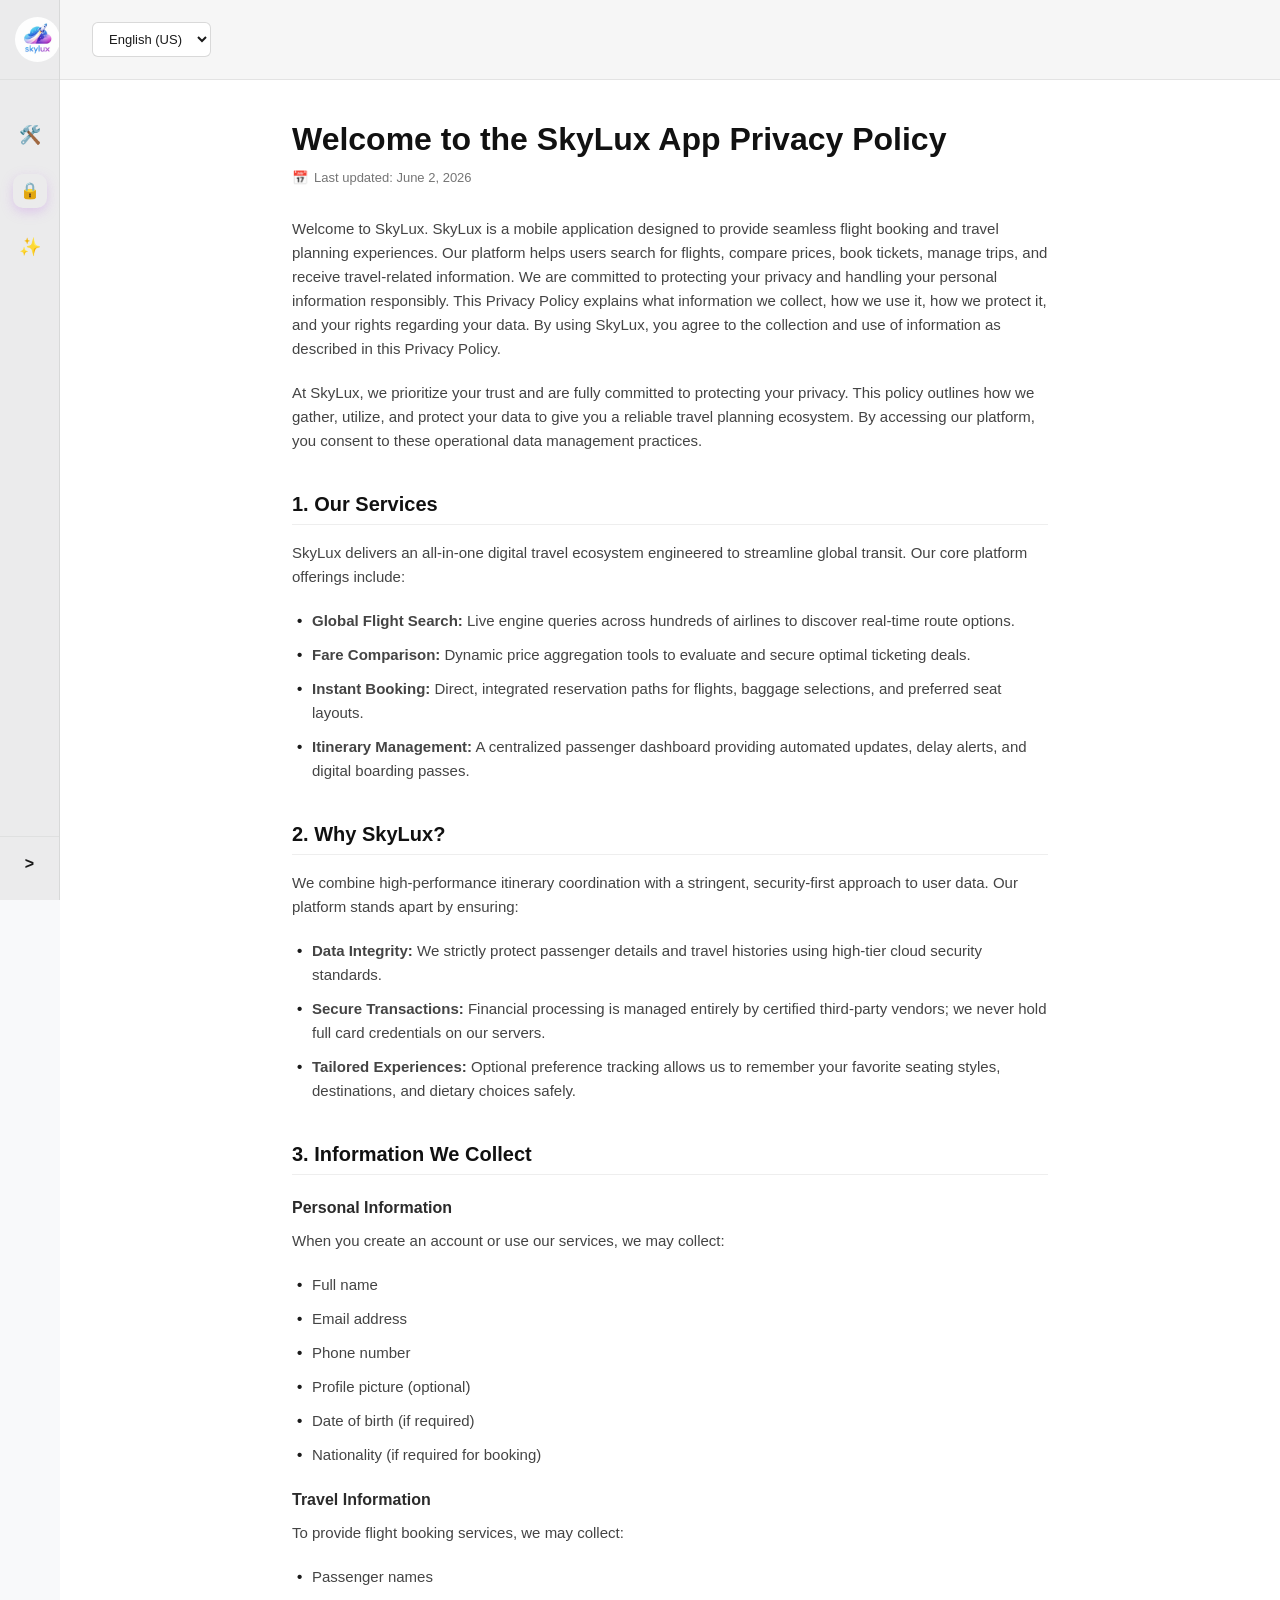
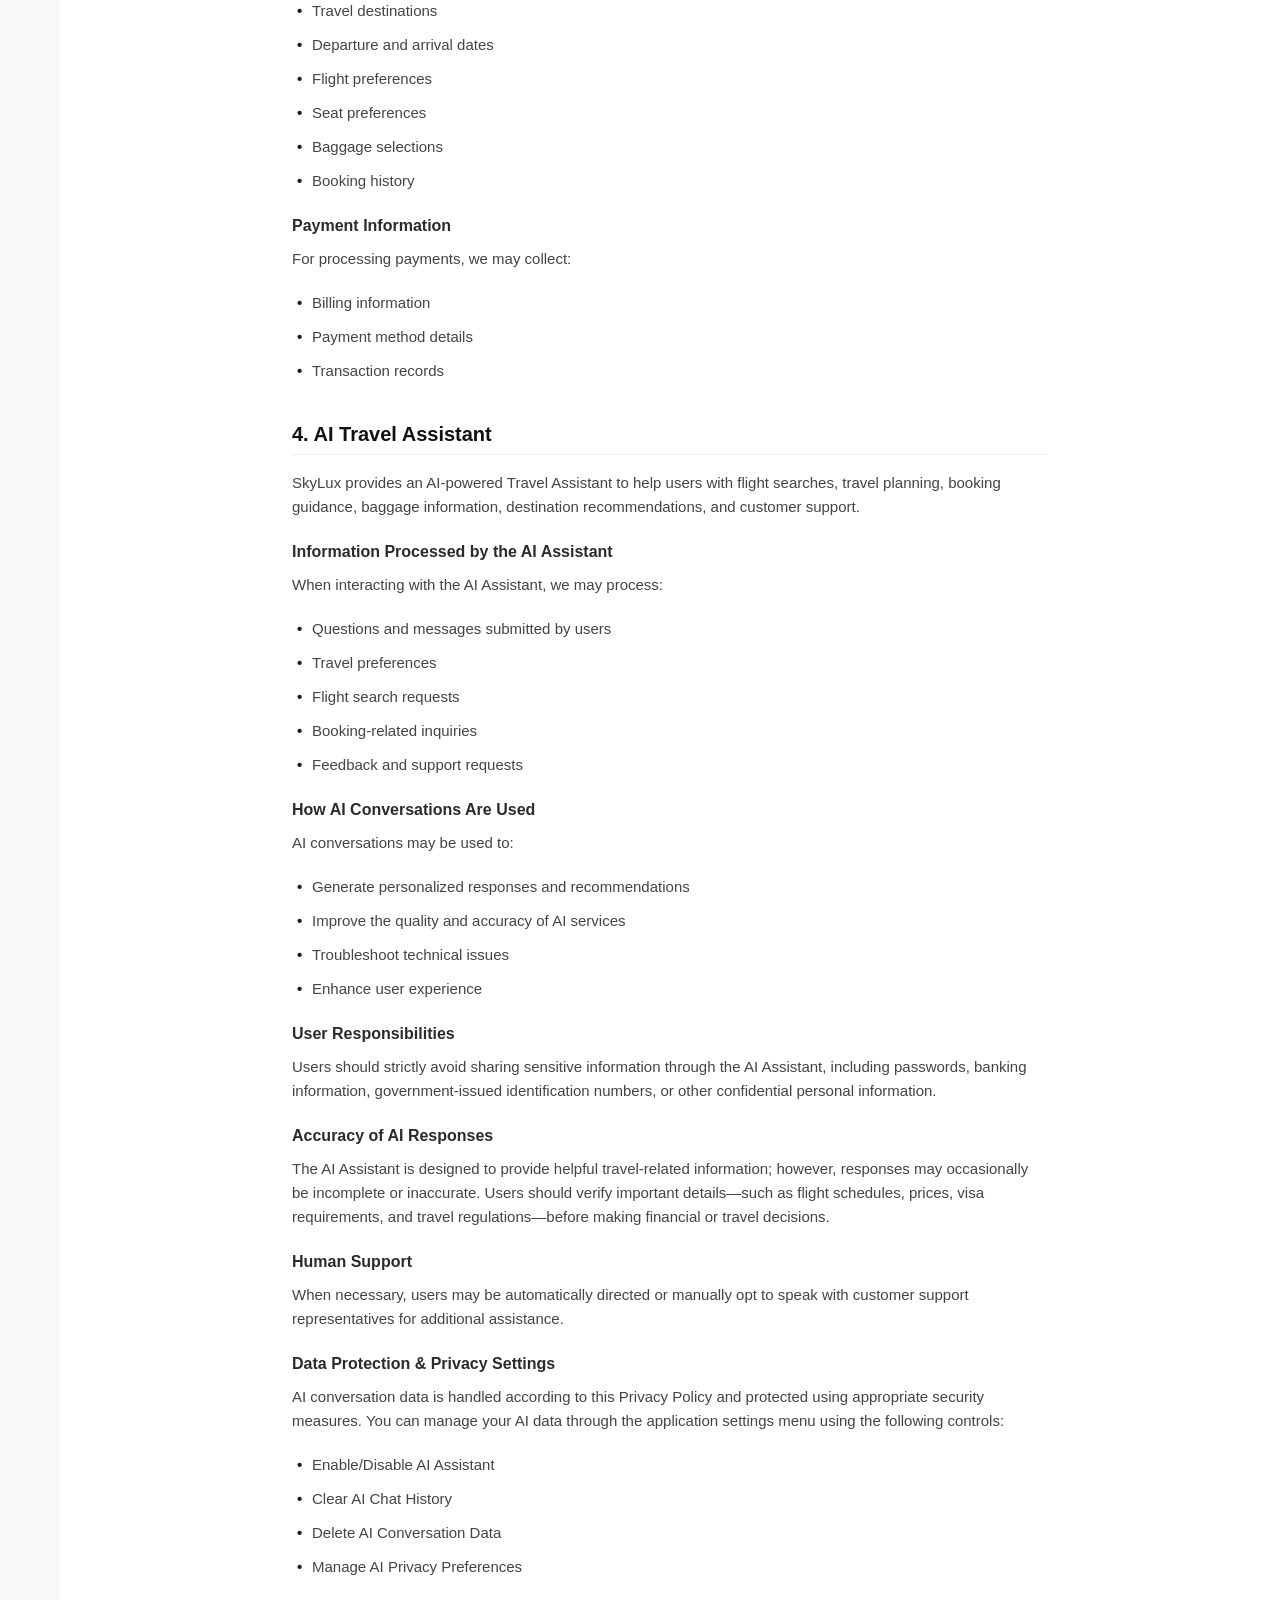
==== privacy.html @ 433d1455 "initial commit" ====
<!DOCTYPE html>
<html lang="en">
<head>
    <meta charset="UTF-8">
    <meta name="viewport" content="width=device-width, initial-scale=1.0">
    <title>SkyLuxApp.com</title>
    <link rel="stylesheet" href="style.css">
    <script src="script.js" defer></script>
</head>
<body>

<!-- Left-pinned sidebar wrapper container (Desktop Baseline Navigation Mode) -->
<div class="sidebar collapsed" id="sidebar">
    <div class="sidebar-brand">
        <div class="image">
            <img src="image/logo.png" alt="SkyLux Logo" class="logo">
        </div>
    </div>
    
    <!-- Shared navigation links list structure -->
    <ul class="list" id="desktopList">
        <li data-section="terms" onclick="navigateToSection('terms')">
            <span class="item-icon">🛠️</span>
            <span class="item-text" data-i18n="nav_terms">Terms &amp; Support</span>
        </li>
        <li class="active" data-section="privacy" onclick="navigateToSection('privacy')">
            <span class="item-icon">🔒</span>
            <span class="item-text" data-i18n="nav_privacy">Privacy Policy</span>
        </li>
        <li data-section="features" onclick="navigateToSection('features')">
            <span class="item-icon">✨</span>
            <span class="item-text" data-i18n="nav_features">Features</span>
        </li>
    </ul>

    <!-- Fixed Desktop Footer Toggle Container -->
    <div class="sidebar-footer">
        <button class="toggle-btn desktop-toggle" onclick="toggleSidebar()">&gt;</button>
    </div>
</div>

<div class="page-wrapper">
    <!-- Header Area featuring the row-aligned mobile toggle button -->
    <header class="header">
        <div class="nav-bar">
            <!-- Mobile Brand Row with horizontal button and logo alignment -->
            <div class="mobile-brand-row">
                <button class="toggle-btn mobile-toggle" onclick="toggleSidebar()">☰</button>
                <div class="mobile-image">
                    <img src="image/logo.png" alt="SkyLux Logo" class="logo">
                </div>
            </div>
            
            <select class="lang-selector" id="lang-selector">
                <option value="en">English (US)</option>
                <option value="da">Dari (Da)</option>
                <option value="pa">Pashto (Pa)</option>
            </select>
        </div>

       <ul class="mobile-dropdown-list" id="mobileDropdown">
            <li data-section="terms" onclick="navigateToSection('terms')">
                <span class="item-icon">🛠️</span>
                <span class="item-text" data-i18n="nav_terms">Terms &amp; Support</span>
            </li>
            <li class="active" data-section="privacy" onclick="navigateToSection('privacy')">
                <span class="item-icon">🔒</span>
                <span class="item-text" data-i18n="nav_privacy">Privacy Policy</span>
            </li>
            <li data-section="features" onclick="navigateToSection('features')">
                <span class="item-icon">✨</span>
                <span class="item-text" data-i18n="nav_features">Features</span>
            </li>
        </ul>
    </header>

    <!-- Document Content Body -->
    <main class="content-body">
        <h1 class="main-title" data-i18n="main_title">Welcome to the SkyLux App Privacy Policy</h1>
        <div class="meta-text">
            <span>📅</span> <span data-i18n="meta_date">Last updated: June 2, 2026</span>
        </div>
        
        <p class="policy-text" data-i18n="intro_p1">Welcome to SkyLux. SkyLux is a mobile application designed to provide seamless flight booking and travel planning experiences. Our platform helps users search for flights, compare prices, book tickets, manage trips, and receive travel-related information. We are committed to protecting your privacy and handling your personal information responsibly. This Privacy Policy explains what information we collect, how we use it, how we protect it, and your rights regarding your data. By using SkyLux, you agree to the collection and use of information as described in this Privacy Policy.</p>

        <p class="policy-text" data-i18n="intro_p2">
            At SkyLux, we prioritize your trust and are fully committed to protecting your privacy. This policy outlines how we gather, utilize, and protect your data to give you a reliable travel planning ecosystem. By accessing our platform, you consent to these operational data management practices.
        </p>

        <h3 data-i18n="sec1_title">1. Our Services</h3>
        <p class="policy-text" data-i18n="sec1_p">
            SkyLux delivers an all-in-one digital travel ecosystem engineered to streamline global transit. Our core platform offerings include:
        </p>
        <ul>
            <li data-i18n="sec1_li1"><strong>Global Flight Search:</strong> Live engine queries across hundreds of airlines to discover real-time route options.</li>
            <li data-i18n="sec1_li2"><strong>Fare Comparison:</strong> Dynamic price aggregation tools to evaluate and secure optimal ticketing deals.</li>
            <li data-i18n="sec1_li3"><strong>Instant Booking:</strong> Direct, integrated reservation paths for flights, baggage selections, and preferred seat layouts.</li>
            <li data-i18n="sec1_li4"><strong>Itinerary Management:</strong> A centralized passenger dashboard providing automated updates, delay alerts, and digital boarding passes.</li>
        </ul>

        <h3 data-i18n="sec2_title">2. Why SkyLux?</h3>
        <p class="policy-text" data-i18n="sec2_p">
            We combine high-performance itinerary coordination with a stringent, security-first approach to user data. Our platform stands apart by ensuring:
        </p>
        <ul>
            <li data-i18n="sec2_li1"><strong>Data Integrity:</strong> We strictly protect passenger details and travel histories using high-tier cloud security standards.</li>
            <li data-i18n="sec2_li2"><strong>Secure Transactions:</strong> Financial processing is managed entirely by certified third-party vendors; we never hold full card credentials on our servers.</li>
            <li data-i18n="sec2_li3"><strong>Tailored Experiences:</strong> Optional preference tracking allows us to remember your favorite seating styles, destinations, and dietary choices safely.</li>
        </ul>

        <h3 data-i18n="sec3_title">3. Information We Collect</h3>
        
        <h4 data-i18n="sec3_h4_1">Personal Information</h4>
        <p class="policy-text" data-i18n="sec3_p1">When you create an account or use our services, we may collect:</p>
        <ul>
            <li data-i18n="sec3_li1_1">Full name</li>
            <li data-i18n="sec3_li1_2">Email address</li>
            <li data-i18n="sec3_li1_3">Phone number</li>
            <li data-i18n="sec3_li1_4">Profile picture (optional)</li>
            <li data-i18n="sec3_li1_5">Date of birth (if required)</li>
            <li data-i18n="sec3_li1_6">Nationality (if required for booking)</li>
        </ul>

        <h4 data-i18n="sec3_h4_2">Travel Information</h4>
        <p class="policy-text" data-i18n="sec3_p2">To provide flight booking services, we may collect:</p>
        <ul>
            <li data-i18n="sec3_li2_1">Passenger names</li>
            <li data-i18n="sec3_li2_2">Travel destinations</li>
            <li data-i18n="sec3_li2_3">Departure and arrival dates</li>
            <li data-i18n="sec3_li2_4">Flight preferences</li>
            <li data-i18n="sec3_li2_5">Seat preferences</li>
            <li data-i18n="sec3_li2_6">Baggage selections</li>
            <li data-i18n="sec3_li2_7">Booking history</li>
        </ul>

        <h4 data-i18n="sec3_h4_3">Payment Information</h4>
        <p class="policy-text" data-i18n="sec3_p3">For processing payments, we may collect:</p>
        <ul>
            <li data-i18n="sec3_li3_1">Billing information</li>
            <li data-i18n="sec3_li3_2">Payment method details</li>
            <li data-i18n="sec3_li3_3">Transaction records</li>
        </ul>

        <h3 data-i18n="sec4_title">4. AI Travel Assistant</h3>
        <p class="policy-text" data-i18n="sec4_p1">
            SkyLux provides an AI-powered Travel Assistant to help users with flight searches, travel planning, booking guidance, baggage information, destination recommendations, and customer support.
        </p>

        <h4 data-i18n="sec4_h4_1">Information Processed by the AI Assistant</h4>
        <p class="policy-text" data-i18n="sec4_p2">When interacting with the AI Assistant, we may process:</p>
        <ul>
            <li data-i18n="sec4_li1_1">Questions and messages submitted by users</li>
            <li data-i18n="sec4_li1_2">Travel preferences</li>
            <li data-i18n="sec4_li1_3">Flight search requests</li>
            <li data-i18n="sec4_li1_4">Booking-related inquiries</li>
            <li data-i18n="sec4_li1_5">Feedback and support requests</li>
        </ul>

        <h4 data-i18n="sec4_h4_2">How AI Conversations Are Used</h4>
        <p class="policy-text" data-i18n="sec4_p3">AI conversations may be used to:</p>
        <ul>
            <li data-i18n="sec4_li2_1">Generate personalized responses and recommendations</li>
            <li data-i18n="sec4_li2_2">Improve the quality and accuracy of AI services</li>
            <li data-i18n="sec4_li2_3">Troubleshoot technical issues</li>
            <li data-i18n="sec4_li2_4">Enhance user experience</li>
        </ul>

        <h4 data-i18n="sec4_h4_3">User Responsibilities</h4>
        <p class="policy-text" data-i18n="sec4_p4">
            Users should strictly avoid sharing sensitive information through the AI Assistant, including passwords, banking information, government-issued identification numbers, or other confidential personal information.
        </p>

        <h4 data-i18n="sec4_h4_4">Accuracy of AI Responses</h4>
        <p class="policy-text" data-i18n="sec4_p5">
            The AI Assistant is designed to provide helpful travel-related information; however, responses may occasionally be incomplete or inaccurate. Users should verify important details—such as flight schedules, prices, visa requirements, and travel regulations—before making financial or travel decisions.
        </p>

        <h4 data-i18n="sec4_h4_5">Human Support</h4>
        <p class="policy-text" data-i18n="sec4_p6">
            When necessary, users may be automatically directed or manually opt to speak with customer support representatives for additional assistance.
        </p>

        <h4 data-i18n="sec4_h4_6">Data Protection &amp; Privacy Settings</h4>
        <p class="policy-text" data-i18n="sec4_p7">
            AI conversation data is handled according to this Privacy Policy and protected using appropriate security measures. You can manage your AI data through the application settings menu using the following controls:
        </p>
        <ul>
            <li data-i18n="sec4_li3_1">Enable/Disable AI Assistant</li>
            <li data-i18n="sec4_li3_2">Clear AI Chat History</li>
            <li data-i18n="sec4_li3_3">Delete AI Conversation Data</li>
            <li data-i18n="sec4_li3_4">Manage AI Privacy Preferences</li>
        </ul>
    </main>
</div>
</body>
</html>
---- style.css ----
* {
    box-sizing: border-box;
    margin: 0;
    padding: 0;
    font-family: -apple-system, BlinkMacSystemFont, "Segoe UI", Roboto, Helvetica, Arial, sans-serif;
}

body {
    background-color: #f8f9fa;
    color: #1a1a1a;
    min-height: 100vh;
}
       
/* ----------- Sidebar Base (Desktop Navigation Track Setup) ----------------*/
.sidebar {
    position: fixed;
    left: 0;
    top: 0;
    width: 250px;
    height: 100vh;
    background-color: rgba(194, 193, 193, 0.25);
    transition: width 0.3s cubic-bezier(0.4, 0, 0.2, 1);
    overflow: hidden;
    z-index: 20;
    border-right: 1px solid rgba(0, 0, 0, 0.08);
    display: flex;
    flex-direction: column;
}

.sidebar.collapsed {
    width: 60px;
}

.sidebar-brand {
    display: flex;
    align-items: center;
    justify-content: flex-start;
    height: 5rem;
    padding: 0 15px;
    border-bottom: 1px solid rgba(0, 0, 0, 0.05);
    width: 100%;
}

.sidebar-brand .image {
    height: 45px;
    width: 45px; 
    border-radius: 50%;
    overflow: hidden;
    flex-shrink: 0;
}

.sidebar-brand .image .logo {
    height: 100%;
    width: 100%;
    object-fit: cover;
}

.sidebar .list {
    list-style: none;
    width: 100%;
    padding: 0 10px;
    margin-top: 2rem;
}
    
.sidebar .list li {
    display: flex;
    align-items: center;
    padding: 12px 12px;
    margin-bottom: 4px;
    background-color: transparent;
    color: #1a1a1a;
    cursor: pointer;
    transition: padding 0.3s ease;
}

/* for active li */
.sidebar .list li.active .item-text,
.mobile-dropdown-list li.active .item-text {
    font-weight: 700;
    background: linear-gradient(135deg, #4A47CC, #C480E2);
    -webkit-background-clip: text;
    -webkit-text-fill-color: transparent;
    background-clip: text;
    display: inline-block; 
}

/* for active icon  */
.sidebar .list li.active .item-icon,
.mobile-dropdown-list li.active .item-icon {
    display: inline-flex;
    align-items: center;
    justify-content: center;
    box-shadow: 0 4px 12px rgba(196, 128, 226, 0.35); 
    width: 34px;
    height: 34px;
    border-radius: 10px; 
    margin: 0;
    line-height: 1;
    font-size: 16px;
}

.sidebar .list li .item-icon {
    display: inline-block; 
    font-size: 18px;
    width: 25px;
    text-align: center;
    flex-shrink: 0;
}

.sidebar .list li .item-text {
    display: inline-block;
    font-size: 14px;
    font-weight: 500;
    white-space: nowrap;
    margin-left: 10px;
}

/* Desktop Collapsed Sidebar State Modifiers */
.sidebar.collapsed .list li .item-text {
    display: none; 
}

.sidebar.collapsed .list li {
    justify-content: center; 
    padding: 12px 0;
}

.sidebar-footer {
    margin-top: auto; 
    width: 100%;
    height: 4rem;
    display: flex;
    align-items: center;
    justify-content: center; 
    border-top: 1px solid rgba(0, 0, 0, 0.05);
    padding: 0 15px 10px 15px;
}

.toggle-btn {
    border: none;
    background-color: transparent;
    color: #1a1a1a;
    cursor: pointer;
    font-weight: bold;
    display: flex;
    align-items: center;
    justify-content: center;
}

.sidebar-footer .desktop-toggle {
    width: 35px;
    height: 35px;
    font-size: 16px;
}

/* Hide mobile structures on larger desktop viewports */
.mobile-toggle, .mobile-brand-row, .mobile-dropdown-list {
    display: none !important;
}

/* ----------- Fluid Page Layout Adjustments ----------------*/
.page-wrapper {
    margin-left: 250px;
    width: calc(100% - 250px);
    background: #ffffff;
    min-height: 100vh;
    display: flex;
    flex-direction: column;
    transition: margin-left 0.3s cubic-bezier(0.4, 0, 0.2, 1), width 0.3s cubic-bezier(0.4, 0, 0.2, 1);
}       

.sidebar.collapsed ~ .page-wrapper {
    width: calc(100% - 60px);
    margin-left: 60px;
}

.header {
    position: relative; /* Acts as anchor container boundary for absolute dropdown list */
    width: 100%;
    height: 5rem;
    background-color: rgba(194, 193, 193, 0.15);
    border-bottom: 1px solid rgba(0, 0, 0, 0.08);
    padding: 0 2rem;
    z-index: 30; /* Places header above content layer */
}

.header .nav-bar {
    display: flex;
    justify-content: space-between;
    align-items: center;
    height: 100%;
}

.lang-selector {
    background-color: #ffffff;
    color: #1a1a1a;
    padding: 8px 12px;
    font-size: 13px;
    font-weight: 500;
    border: 1px solid rgba(0, 0, 0, 0.15);
    border-radius: 6px;
    outline: none;
    cursor: pointer;
}

.content-body {
    flex: 1;
    padding: 40px 10%;
    max-width: 1000px;
    width: 100%;
    margin: 0 auto;
}

.main-title {
    font-size: 32px;
    font-weight: 800;
    color: #111111;
    margin-bottom: 12px;
    line-height: 1.2;
}

.meta-text {
    font-size: 13px;
    color: #757575;
    display: flex;
    align-items: center;
    gap: 6px;
    margin-bottom: 32px;
}

.policy-text {
    font-size: 15px;
    line-height: 1.6;
    color: #444444;
    margin-bottom: 20px;
}

h3 {
    font-size: 20px;
    font-weight: 700;
    color: #111111;
    margin-top: 40px;
    margin-bottom: 16px;
    border-bottom: 1px solid #eeeeee;
    padding-bottom: 8px;
}

h4 {
    font-size: 16px;
    font-weight: 600;
    color: #2b2b2b;
    margin-top: 24px;
    margin-bottom: 12px;
}

.content-body ul {
    margin-bottom: 24px;
    list-style-type: none;
}

.content-body ul li {
    position: relative;
    padding-left: 20px;
    margin-bottom: 10px;
    font-size: 15px;
    color: #444444;
    line-height: 1.6;
}

.content-body ul li::before {
    content: "•";
    color: #1a1a1a;
    font-weight: bold;
    position: absolute;
    left: 5px;
}

/* -----------------------------------------------------------------
   Mobile Layout Adjustments (Vertical Header Dropdown Mode)
   ----------------------------------------------------------------- */
@media (max-width: 768px) {
    /* Expose mobile row components inside the top navigation bar */
    .mobile-brand-row {
        display: flex !important;
        align-items: center;
        gap: 12px;
    }

    .mobile-toggle {
        display: flex !important;
        font-size: 24px;
        width: 35px;
        height: 35px;
        z-index: 41;
    }
    
    .mobile-image {
        height: 40px;
        width: 40px;
        border-radius: 50%;
        overflow: hidden;
    }

    .mobile-image .logo {
        height: 100%;
        width: 100%;
        object-fit: cover;
    }

    /* Hide desktop sidebar on mobile layout screens */
    .sidebar {
        display: none !important;
    }

    /* Vertical drop menu blocks styling properties */
    .mobile-dropdown-list {
        width: 240px;
        height: 100vh;
        display: flex !important;
        flex-direction: column;
        list-style: none;
        position: absolute;
        top: 4rem;
        left: 0rem;
        background-color: #ffffff;
        border-bottom: 1px solid rgba(0, 0, 0, 0.08);
        box-shadow: 0 8px 16px rgba(0, 0, 0, 0.06);
        padding: 10px 20px;
        
        /* Smooth fade slide transitions tracking execution values */
        opacity: 0;
        visibility: hidden;
        transform: translateX(-15px);
        transition: transform 0.25s ease, opacity 0.25s ease, visibility 0.25s ease;
        z-index: 25;
    }

    /* Unfurl display values when toggled open */
    .mobile-dropdown-list.mobile-open {
        opacity: 1;
        visibility: visible;
        transform: translateY(0);
    }

    .mobile-dropdown-list li {
        width: 100%;
        display: flex;
        align-items: center;
        padding: 14px 10px;
        border-bottom: 1px solid rgba(0, 0, 0, 0.03);
        cursor: pointer;
    }

    .mobile-dropdown-list li:last-child {
        border-bottom: none;
    }

    .mobile-dropdown-list li .item-text {
        font-size: 15px;
        font-weight: 500;
        margin-left: 10px;
    }

    .mobile-dropdown-list li .item-icon {
        font-size: 18px;
    }

    /* Stretch text parameters full width */
    .page-wrapper {
        margin-left: 0 !important;
        width: 100% !important;
    }
    
    .content-body {
        padding: 30px 20px;
    }
    
    .header {
        padding: 0 1rem;
    }
}
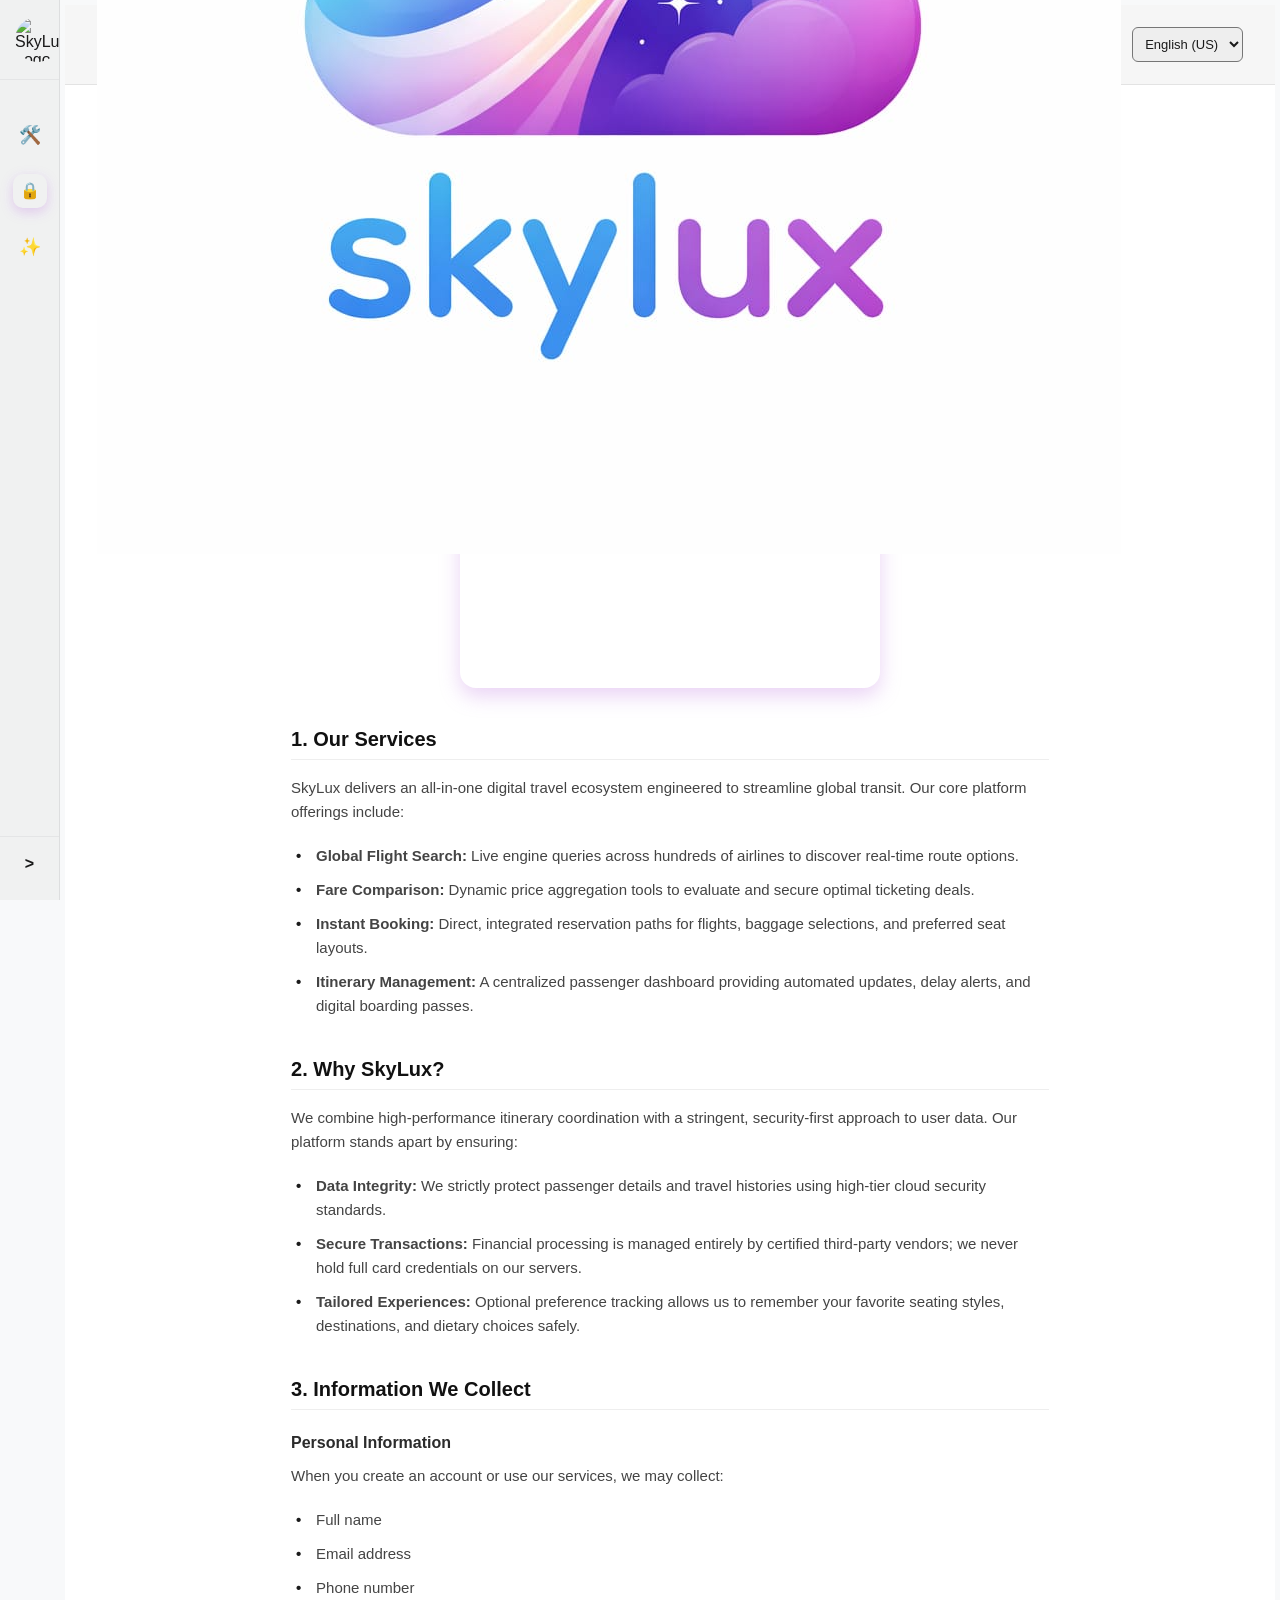
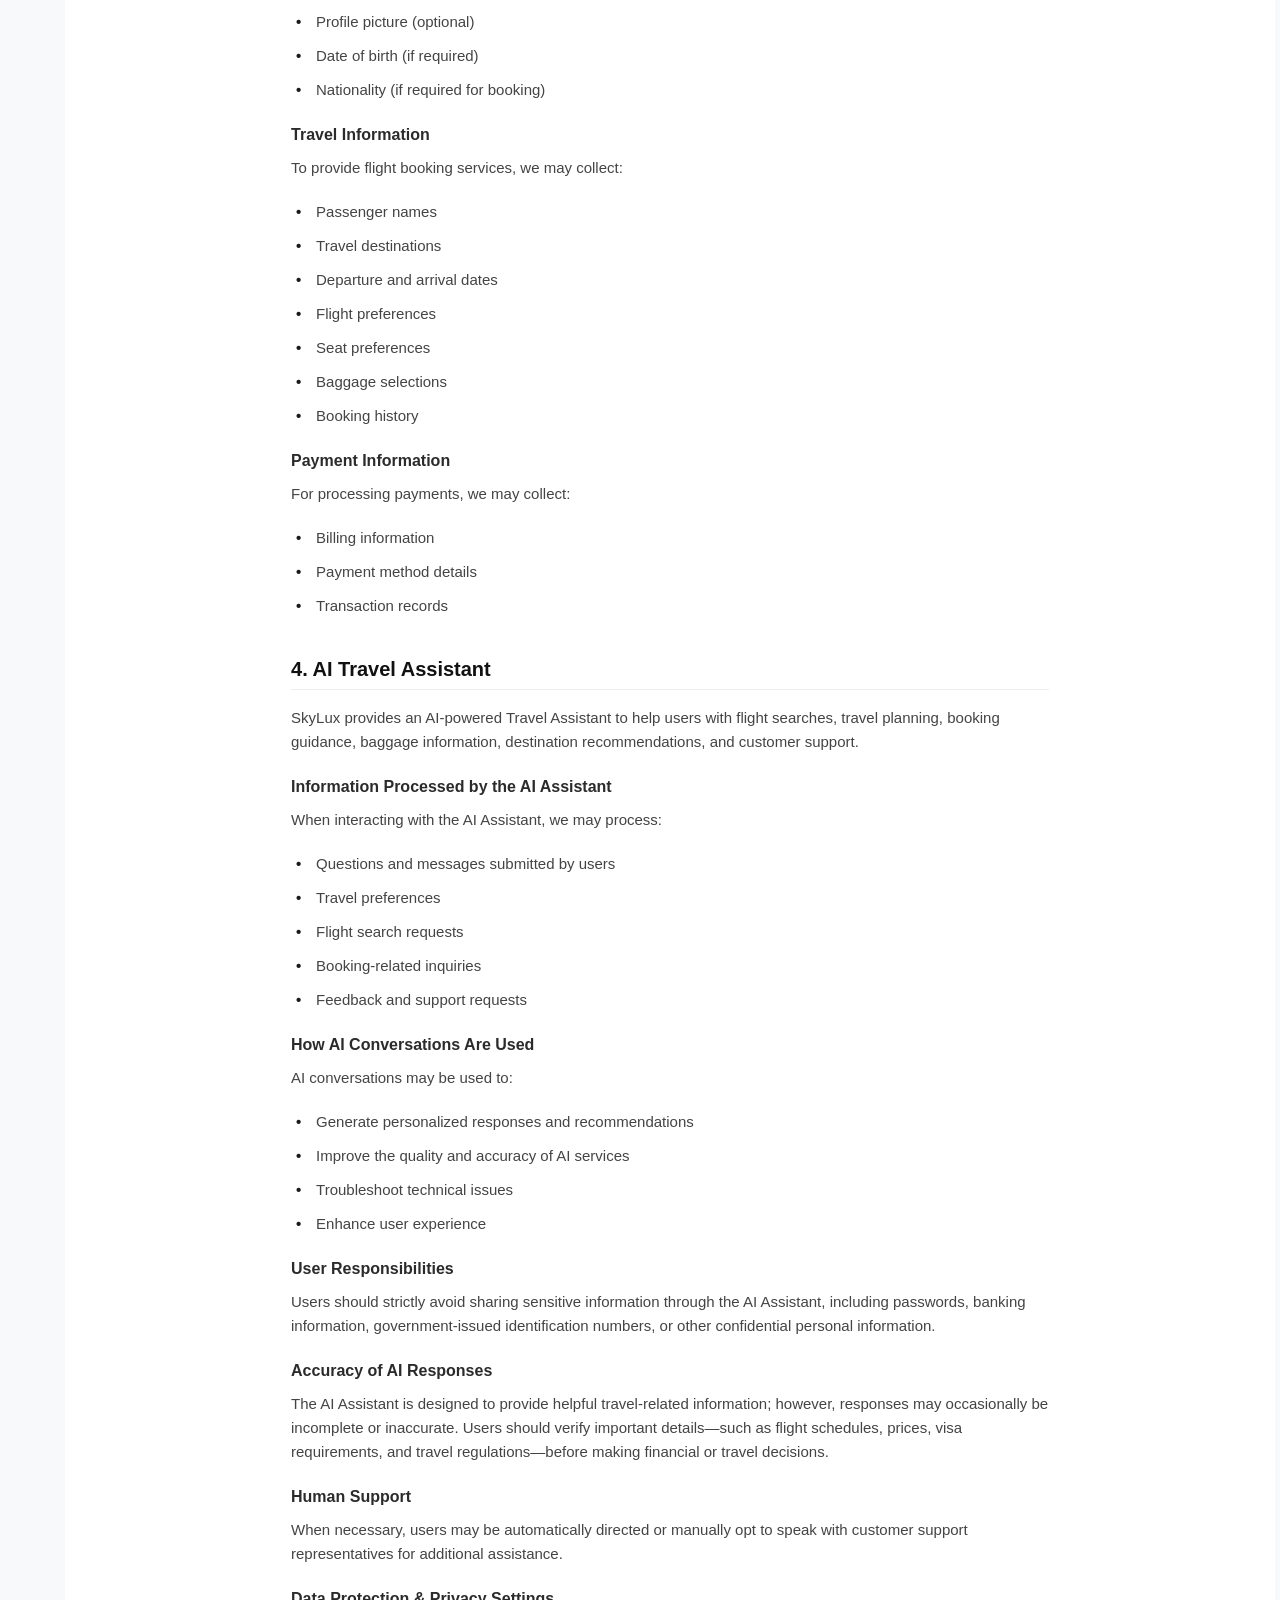
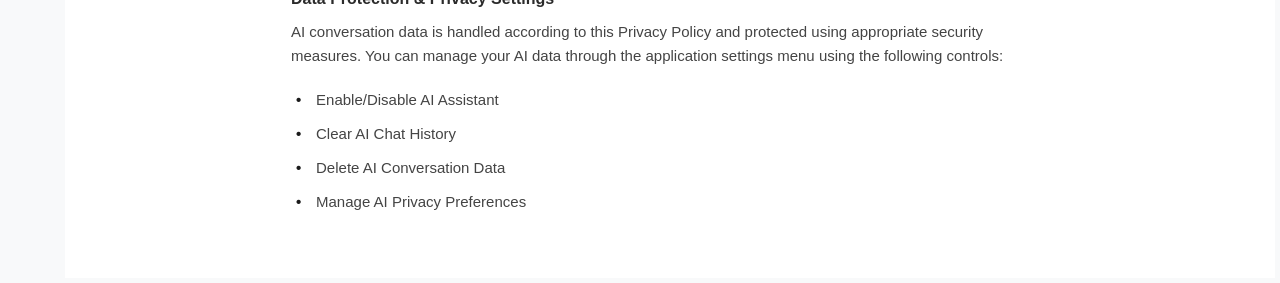
==== commit 3c39521f: "update page wrapper" ====
--- a/privacy.html
+++ b/privacy.html
@@ -47,14 +47,14 @@
             <div class="mobile-brand-row">
                 <button class="toggle-btn mobile-toggle" onclick="toggleSidebar()">☰</button>
                 <div class="mobile-image">
-                    <img src="image/logo.png" alt="SkyLux Logo" class="logo">
+                    <img src="assets/logo.png" alt="SkyLux Logo" class="logo">
                 </div>
             </div>
-            
             <select class="lang-selector" id="lang-selector">
                 <option value="en">English (US)</option>
                 <option value="da">Dari (Da)</option>
                 <option value="pa">Pashto (Pa)</option>
+                🌐
             </select>
         </div>
 
@@ -76,9 +76,9 @@
 
     <!-- Document Content Body -->
     <main class="content-body">
-        <h1 class="main-title" data-i18n="main_title">Welcome to the SkyLux App Privacy Policy</h1>
+        <h1 class="main-title" data-i18n="main_title">Welcome to SkyLux App Policy</h1>
         <div class="meta-text">
-            <span>📅</span> <span data-i18n="meta_date">Last updated: June 2, 2026</span>
+            <span>📅</span> <span data-i18n="meta_date">Last updated: June, 2026</span>
         </div>
         
         <p class="policy-text" data-i18n="intro_p1">Welcome to SkyLux. SkyLux is a mobile application designed to provide seamless flight booking and travel planning experiences. Our platform helps users search for flights, compare prices, book tickets, manage trips, and receive travel-related information. We are committed to protecting your privacy and handling your personal information responsibly. This Privacy Policy explains what information we collect, how we use it, how we protect it, and your rights regarding your data. By using SkyLux, you agree to the collection and use of information as described in this Privacy Policy.</p>
@@ -86,6 +86,10 @@
         <p class="policy-text" data-i18n="intro_p2">
             At SkyLux, we prioritize your trust and are fully committed to protecting your privacy. This policy outlines how we gather, utilize, and protect your data to give you a reliable travel planning ecosystem. By accessing our platform, you consent to these operational data management practices.
         </p>
+        <!-- intro video -->
+        <div class="video">
+            <video src="assets/skylux_intro.mp4" autoplay loop muted playsinline></video>
+        </div>
 
         <h3 data-i18n="sec1_title">1. Our Services</h3>
         <p class="policy-text" data-i18n="sec1_p">
--- a/style.css
+++ b/style.css
@@ -6,6 +6,7 @@
 }
 
 body {
+    padding: 0.3rem;
     background-color: #f8f9fa;
     color: #1a1a1a;
     min-height: 100vh;
@@ -18,7 +19,7 @@
     top: 0;
     width: 250px;
     height: 100vh;
-    background-color: rgba(194, 193, 193, 0.25);
+    background-color: rgba(194, 193, 193, 0.15);
     transition: width 0.3s cubic-bezier(0.4, 0, 0.2, 1);
     overflow: hidden;
     z-index: 20;
@@ -192,12 +193,11 @@
 }
 
 .lang-selector {
-    background-color: #ffffff;
-    color: #1a1a1a;
-    padding: 8px 12px;
+    background-color: rgba(194, 193, 193, 0.15);
+    color: #1a1a1a;
+    padding: 8px 8px;
     font-size: 13px;
     font-weight: 500;
-    border: 1px solid rgba(0, 0, 0, 0.15);
     border-radius: 6px;
     outline: none;
     cursor: pointer;
@@ -233,6 +233,25 @@
     line-height: 1.6;
     color: #444444;
     margin-bottom: 20px;
+}
+
+/* video part */
+.video {
+    width: 420px; 
+    height: 210px;
+    border-radius: 16px; 
+    overflow: hidden; 
+    box-shadow: 0 8px 20px rgba(196, 128, 226, 0.35) ;
+    margin: 20px auto; 
+    cursor: pointer;
+}
+
+/* Force the internal video element to fill the container perfectly */
+.video video {
+    border-radius: 16px;
+    width: 100%;
+    height: 100%;
+    object-fit: cover;
 }
 
 h3 {
@@ -258,21 +277,25 @@
     list-style-type: none;
 }
 
+/* FIX: Fluid padding calculation based on layout direction state context */
 .content-body ul li {
     position: relative;
-    padding-left: 20px;
+    padding-inline-start: 25px; /* Automatically switches left-right padding bounds */
+    padding-inline-end: 0;
     margin-bottom: 10px;
     font-size: 15px;
     color: #444444;
     line-height: 1.6;
 }
 
+/* FIX: Moves bullet points cleanly using inset-inline-start positioning rules */
 .content-body ul li::before {
     content: "•";
     color: #1a1a1a;
     font-weight: bold;
     position: absolute;
-    left: 5px;
+    inset-inline-start: 5px; /* Flips position dynamically when direction switches */
+    top: 0;
 }
 
 /* -----------------------------------------------------------------
@@ -320,9 +343,9 @@
         flex-direction: column;
         list-style: none;
         position: absolute;
-        top: 4rem;
+        top: 5rem;
         left: 0rem;
-        background-color: #ffffff;
+        background-color: #efefef;
         border-bottom: 1px solid rgba(0, 0, 0, 0.08);
         box-shadow: 0 8px 16px rgba(0, 0, 0, 0.06);
         padding: 10px 20px;
@@ -372,10 +395,89 @@
     }
     
     .content-body {
-        padding: 30px 20px;
+        padding: 35px 16px !important; 
+        max-width: 100%;
+        width: 100% !important;
     }
     
     .header {
         padding: 0 1rem;
     }
-}
+
+    .video {
+    width: 370px; 
+    padding: 0.4rem;
+    margin: 70px auto; 
+}
+
+/* Custom Language Dropdown Controller Engine */
+.lang-selector {
+    background: transparent !important;
+    background-color: transparent !important;
+    border: none !important;
+    outline: none !important;
+    box-shadow: none !important;
+    color: #1a1a1a;
+    margin-right: 1rem;
+    padding:6px;
+    font-size: 13px;
+    font-weight: 500;
+    cursor: pointer;
+    width: 96px !important;  
+    direction: ltr !important;
+    text-align: left !important;
+    -webkit-appearance: none; /* Strips old mobile styling remnants */
+    appearance: none;
+}
+
+/* FIX: Targets the popup options menu container box explicitly across modern engines */
+.lang-selector option {
+    background-color: #ffffff !important; /* Re-applies a clean solid white surface background mask for readability */
+    color: #1a1a1a !important;
+    border: none !important; /* Clears out old standard browser bounding lines */
+    outline: none !important;
+    font-size: 12px;
+    padding: 6px;
+}
+
+/* Clean Hover Interface State Highlight Filter */
+.lang-selector:hover {
+    color: #4A47CC; 
+}
+
+
+}
+
+/* =====================================================
+   HEADER NAVIGATION LOCK - Prevents RTL Flipping
+   ===================================================== */
+
+/* Forces the main header container to stay LTR regardless of selected language */
+header, .header, .nav-bar {
+    direction: ltr !important;
+    text-align: left !important;
+}
+
+/* Guarantees the hamburger button stays on the left and the logo follows immediately next to it */
+.mobile-brand-row {
+    direction: ltr !important;
+    display: flex !important;
+    align-items: center !important;
+    justify-content: flex-start !important;
+    gap: 12px !important;
+}
+
+/* Ensures the right-side elements (like the language selector dropdown) stay pinned right */
+.header .nav-bar {
+    display: flex !important;
+    flex-direction: row !important;
+    justify-content: space-between !important;
+    align-items: center !important;
+}
+
+/* Forces the language option selector layout tracking to look normal */
+.lang-selector {
+    direction: ltr !important;
+    text-align: left !important;
+}
+
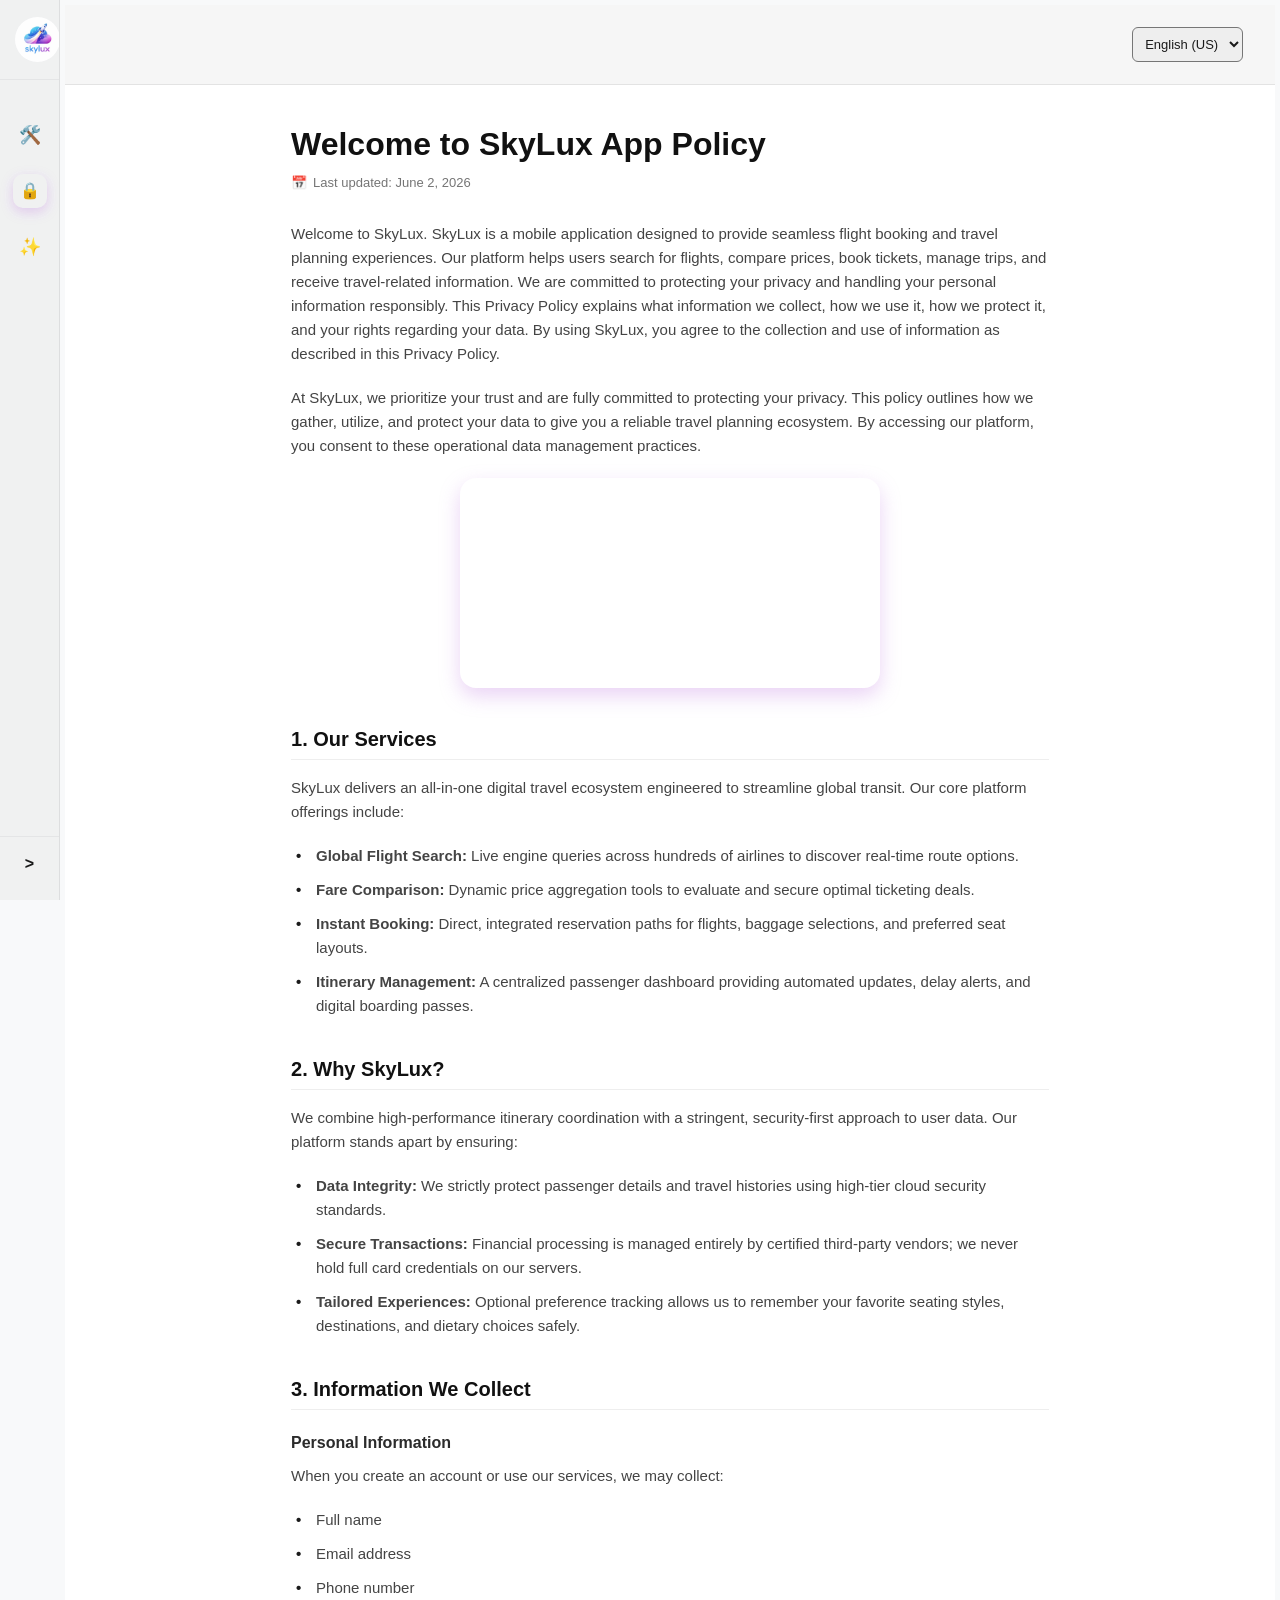
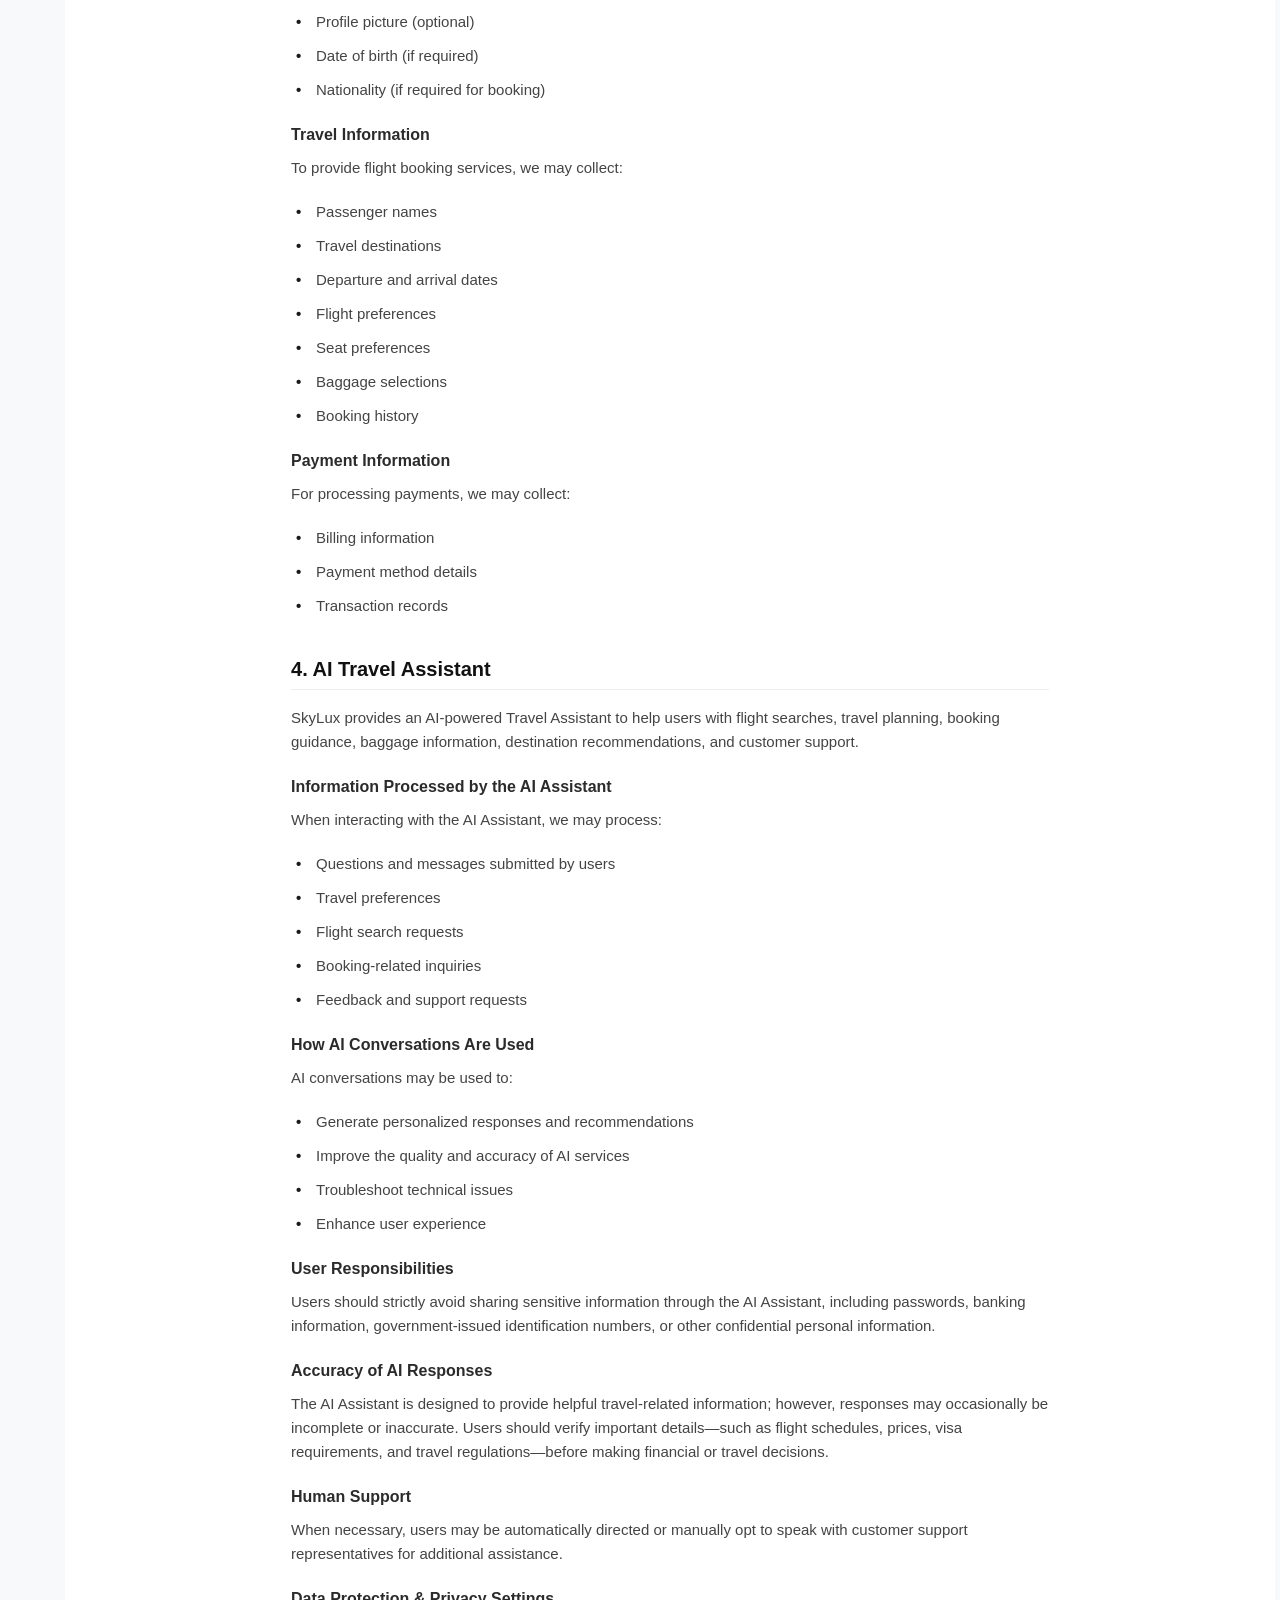
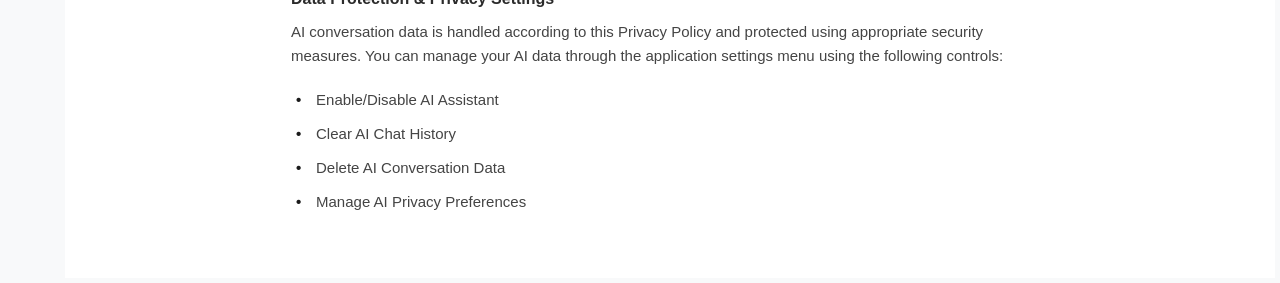
==== commit cf6fff74: "update ui" ====
--- a/privacy.html
+++ b/privacy.html
@@ -13,7 +13,7 @@
 <div class="sidebar collapsed" id="sidebar">
     <div class="sidebar-brand">
         <div class="image">
-            <img src="image/logo.png" alt="SkyLux Logo" class="logo">
+            <img src="assets/logo.png" alt="SkyLux Logo" class="logo">
         </div>
     </div>
     
@@ -54,7 +54,6 @@
                 <option value="en">English (US)</option>
                 <option value="da">Dari (Da)</option>
                 <option value="pa">Pashto (Pa)</option>
-                🌐
             </select>
         </div>
 
--- a/style.css
+++ b/style.css
@@ -51,8 +51,8 @@
 }
 
 .sidebar-brand .image .logo {
-    height: 100%;
-    width: 100%;
+    height: 45px;
+    width: 45px;
     object-fit: cover;
 }
 
@@ -155,7 +155,7 @@
 }
 
 /* Hide mobile structures on larger desktop viewports */
-.mobile-toggle, .mobile-brand-row, .mobile-dropdown-list {
+.mobile-toggle, .mobile-brand-row, .mobile-dropdown-list , .mobile-image {
     display: none !important;
 }
 
@@ -317,16 +317,16 @@
         z-index: 41;
     }
     
-    .mobile-image {
+    .mobile-brand-row .mobile-image {
         height: 40px;
         width: 40px;
         border-radius: 50%;
         overflow: hidden;
     }
 
-    .mobile-image .logo {
-        height: 100%;
-        width: 100%;
+    .mobile-brand-row .mobile-image .logo {
+        height: 40px;
+        width: 40px;
         object-fit: cover;
     }
 
